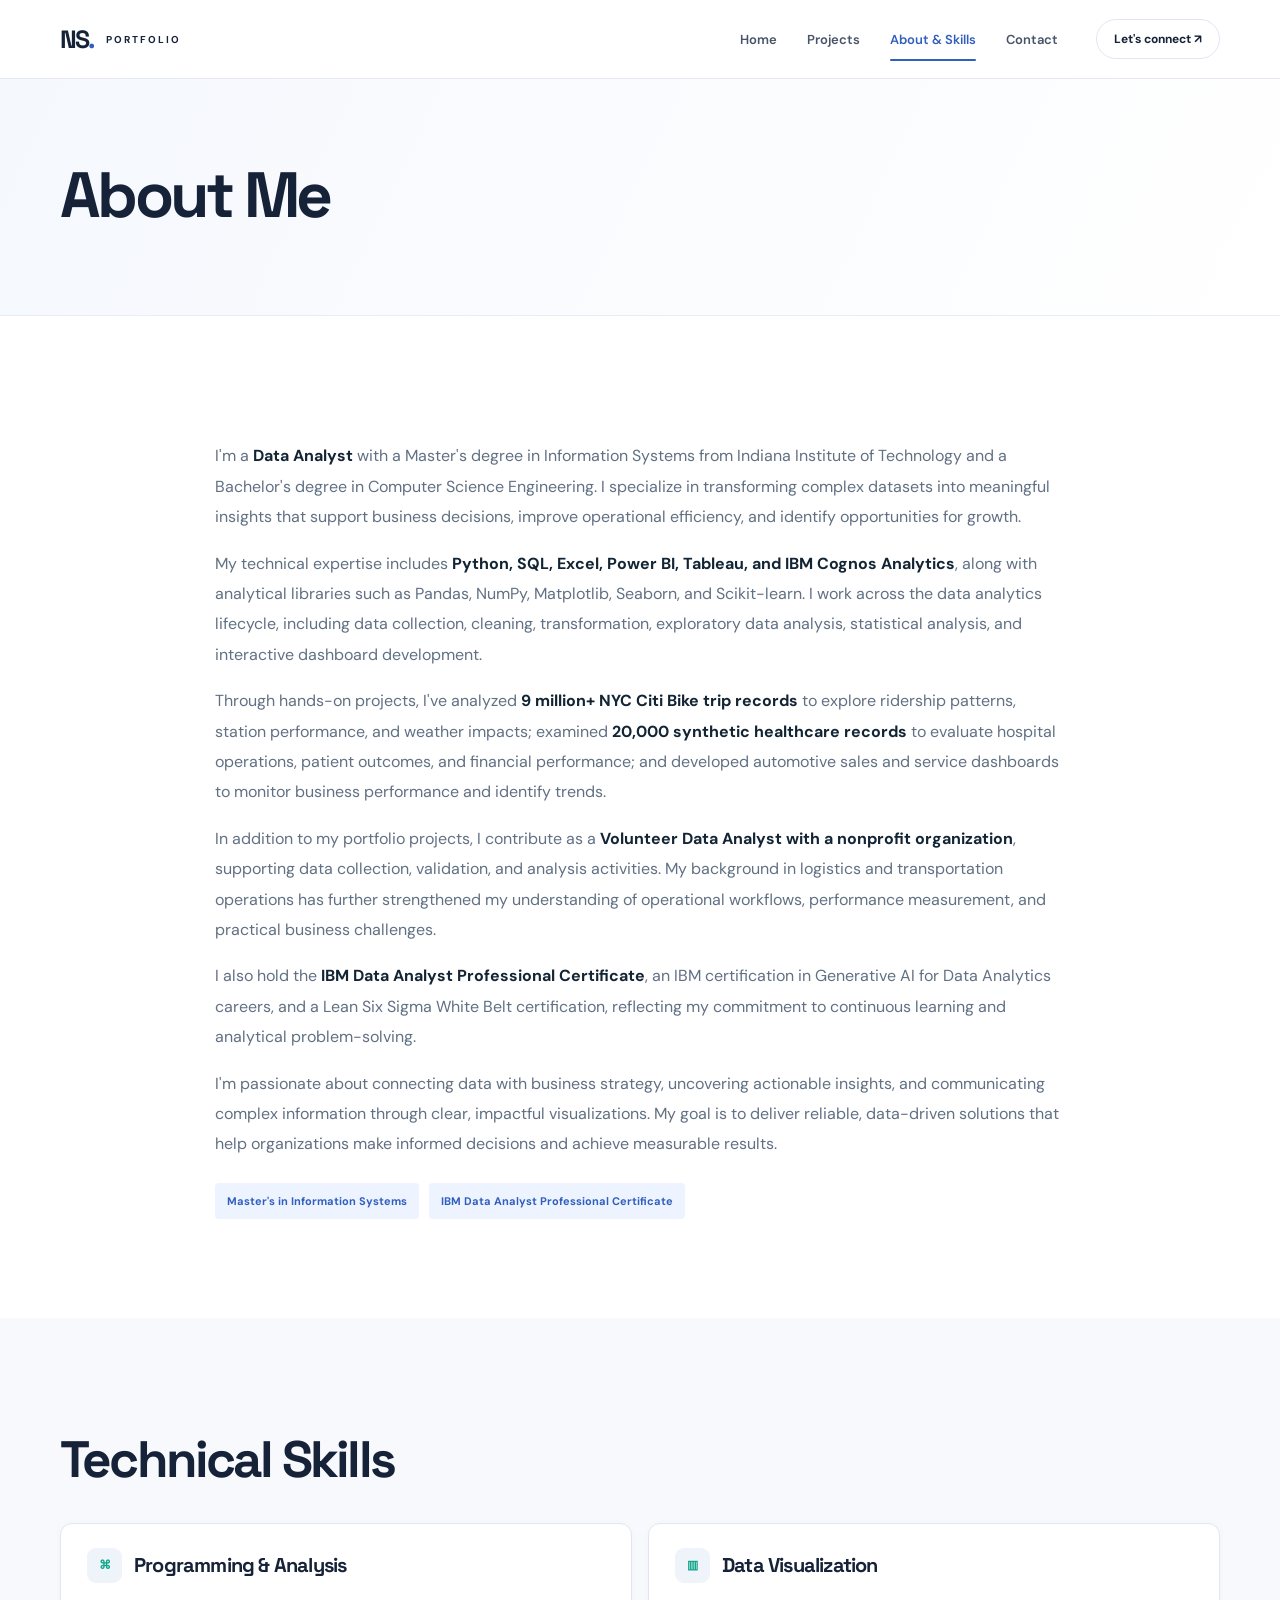
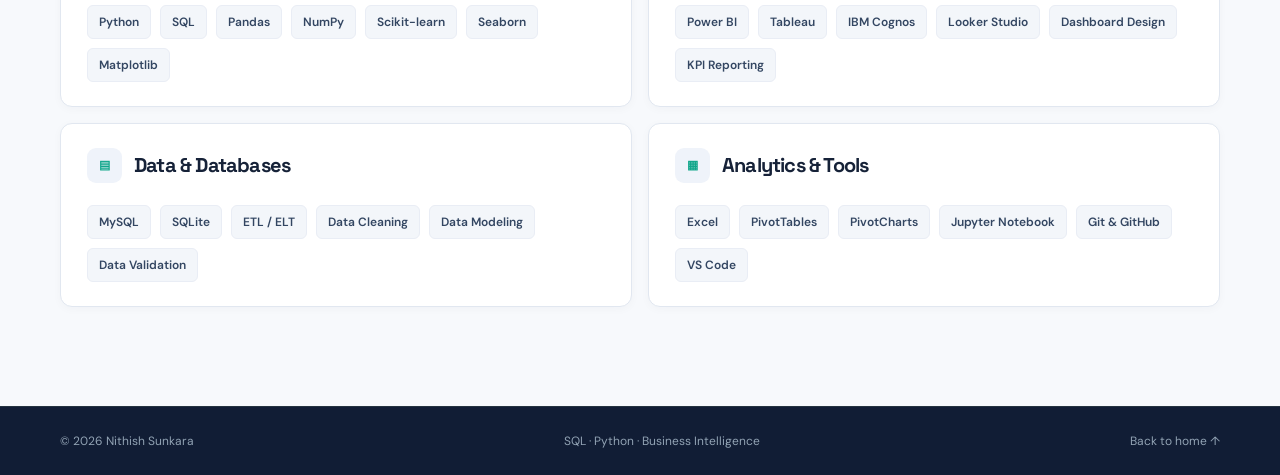
==== about.html @ 1f68dc40 "Add files via upload" ====
<!DOCTYPE html>

<html lang="en"><head><meta charset="utf-8"/><meta content="width=device-width,initial-scale=1" name="viewport"/><meta content="#111d35" name="theme-color"/><link href="styles.css" rel="stylesheet"/><meta content="Background, certifications and technical skills for Data Analyst Nithish Sunkara." name="description"/><title>About &amp; Skills | Nithish Sunkara</title><!-- Google Analytics 4 (free website traffic measurement) -->
<script async="" src="https://www.googletagmanager.com/gtag/js?id=G-QJ0G49DFYY"></script>
<script>
  window.dataLayer = window.dataLayer || [];
  function gtag(){dataLayer.push(arguments);}
  gtag('js', new Date());
  gtag('config', 'G-QJ0G49DFYY');
</script>
</head><body><a class="skip" href="#main">Skip to content</a><header class="header"><div class="container nav"><a aria-label="Home" class="wordmark" href="index.html"><span class="mark">NS<span>.</span></span><span>PORTFOLIO</span></a><nav aria-label="Main navigation"><a href="index.html">Home</a><a href="projects.html">Projects</a><a aria-current="page" class="active" href="about.html">About &amp; Skills</a><a href="contact.html">Contact</a></nav><a class="nav-cta" href="contact.html">Let's connect ↗</a></div></header><main id="main"><section class="page-intro"><div class="container"><h1>About Me</h1></div></section><section class="section about-section" id="about"><div class="container about-grid about-grid-clean"><div class="about-copy"><p>I'm a <strong>Data Analyst</strong> with a Master's degree in Information Systems from Indiana Institute of Technology and a Bachelor's degree in Computer Science Engineering. I specialize in transforming complex datasets into meaningful insights that support business decisions, improve operational efficiency, and identify opportunities for growth.</p><p>My technical expertise includes <strong>Python, SQL, Excel, Power BI, Tableau, and IBM Cognos Analytics</strong>, along with analytical libraries such as Pandas, NumPy, Matplotlib, Seaborn, and Scikit-learn. I work across the data analytics lifecycle, including data collection, cleaning, transformation, exploratory data analysis, statistical analysis, and interactive dashboard development.</p><p>Through hands-on projects, I've analyzed <strong>9 million+ NYC Citi Bike trip records</strong> to explore ridership patterns, station performance, and weather impacts; examined <strong>20,000 synthetic healthcare records</strong> to evaluate hospital operations, patient outcomes, and financial performance; and developed automotive sales and service dashboards to monitor business performance and identify trends.</p><p>In addition to my portfolio projects, I contribute as a <strong>Volunteer Data Analyst with a nonprofit organization</strong>, supporting data collection, validation, and analysis activities. My background in logistics and transportation operations has further strengthened my understanding of operational workflows, performance measurement, and practical business challenges.</p><p>I also hold the <strong>IBM Data Analyst Professional Certificate</strong>, an IBM certification in Generative AI for Data Analytics careers, and a Lean Six Sigma White Belt certification, reflecting my commitment to continuous learning and analytical problem-solving.</p><p>I'm passionate about connecting data with business strategy, uncovering actionable insights, and communicating complex information through clear, impactful visualizations. My goal is to deliver reliable, data-driven solutions that help organizations make informed decisions and achieve measurable results.</p><div class="credentials"><span>Master's in Information Systems</span><span>IBM Data Analyst Professional Certificate</span></div></div></div></section><section class="section skills-section" id="skills"><div class="container"><h2>Technical Skills</h2><div class="skills-grid"><div class="skill-card"><div class="skill-heading"><span aria-hidden="true" class="skill-icon">⌘</span><h3>Programming &amp; Analysis</h3></div><div class="skill-tags"><span>Python</span><span>SQL</span><span>Pandas</span><span>NumPy</span><span>Scikit-learn</span><span>Seaborn</span><span>Matplotlib</span></div></div><div class="skill-card"><div class="skill-heading"><span aria-hidden="true" class="skill-icon">▥</span><h3>Data Visualization</h3></div><div class="skill-tags"><span>Power BI</span><span>Tableau</span><span>IBM Cognos</span><span>Looker Studio</span><span>Dashboard Design</span><span>KPI Reporting</span></div></div><div class="skill-card"><div class="skill-heading"><span aria-hidden="true" class="skill-icon">▤</span><h3>Data &amp; Databases</h3></div><div class="skill-tags"><span>MySQL</span><span>SQLite</span><span>ETL / ELT</span><span>Data Cleaning</span><span>Data Modeling</span><span>Data Validation</span></div></div><div class="skill-card"><div class="skill-heading"><span aria-hidden="true" class="skill-icon">▦</span><h3>Analytics &amp; Tools</h3></div><div class="skill-tags"><span>Excel</span><span>PivotTables</span><span>PivotCharts</span><span>Jupyter Notebook</span><span>Git &amp; GitHub</span><span>VS Code</span></div></div></div></div></section></main><footer><div class="container footer"><span>© <span id="year"></span> Nithish Sunkara</span><span>SQL · Python · Business Intelligence</span><a href="index.html">Back to home ↑</a></div></footer><script src="script.js"></script></body></html>
---- styles.css ----
@import url('https://fonts.googleapis.com/css2?family=DM+Sans:wght@400;500;600;700&family=Space+Grotesk:wght@400;500;600;700&display=swap');
:root{--ink:#101a2b;--muted:#637184;--blue:#6bd6c0;--dark:#0b1220;--line:#e2e8ef}*{box-sizing:border-box}html{scroll-behavior:smooth}body{margin:0;font-family:'DM Sans',Arial,sans-serif;color:var(--ink);background:#fff}a{color:inherit;text-decoration:none}button,a{outline-offset:4px}.container{width:min(1160px,calc(100% - 48px));margin:auto}.header{position:sticky;top:0;z-index:10;background:#fffefaed;backdrop-filter:blur(16px);border-bottom:1px solid #edf0f3}.nav{height:78px;display:flex;align-items:center;gap:38px}.wordmark{display:flex;align-items:center;gap:13px;font-size:10px;letter-spacing:2px;font-weight:700}.mark{font:700 25px 'Space Grotesk',sans-serif;letter-spacing:-2px}.mark span{color:#13b99d}nav{display:flex;gap:30px;margin-left:auto}nav a{font-size:13px;font-weight:600;color:#465368}nav a:hover,.project-link:hover{color:#079880}.nav-cta{font-size:12px;border:1px solid var(--line);border-radius:30px;padding:11px 17px;font-weight:700}.hero{padding:96px 0 105px;display:grid;grid-template-columns:1.06fr .94fr;gap:75px;align-items:center}.eyebrow,.kicker{font-size:11px;letter-spacing:2px;font-weight:700;color:#138e7f}.eyebrow{display:flex;align-items:center;gap:10px}.status-dot{width:7px;height:7px;border-radius:50%;background:#18ba9c;box-shadow:0 0 0 4px #ddf8f1}h1,h2,h3{font-family:'Space Grotesk',Arial,sans-serif;letter-spacing:-.055em}h1{font-size:clamp(48px,5.2vw,78px);line-height:1.07;margin:24px 0}h1 em,h2 span,.contact-section h2 em{font-style:normal;color:#14a88e}.lead{font-size:16px;line-height:1.85;color:#627084;max-width:540px}.lead strong{color:#1f2b3c}.actions{display:flex;gap:12px;margin-top:33px;flex-wrap:wrap}.btn{padding:15px 20px;border-radius:7px;font-size:13px;font-weight:700;display:inline-flex;align-items:center;gap:23px}.primary{background:#101a2b;color:white}.secondary{border:1px solid #d7e0e7;color:#26364a}.btn:hover{transform:translateY(-2px);transition:.2s}.hero-metrics{display:flex;gap:30px;border-top:1px solid var(--line);margin-top:47px;padding-top:27px}.hero-metrics div{display:flex;flex-direction:column;gap:6px}.hero-metrics b{font:700 26px 'Space Grotesk',sans-serif;letter-spacing:-1px}.hero-metrics span{font-size:11px;color:var(--muted)}.hero-art{height:445px;background:linear-gradient(135deg,#172c3b,#0b1422 70%);padding:32px;border-radius:16px;box-shadow:0 25px 65px #1a38562b;color:#e4f9f6;position:relative;overflow:hidden}.hero-art:after{content:'';position:absolute;width:290px;height:290px;right:-130px;top:40px;border-radius:50%;border:70px solid #28bca51a}.art-top,.art-bottom{display:flex;justify-content:space-between;font-size:10px;letter-spacing:1.4px;font-weight:700;color:#89a6b4}.online{color:#68dbc4}.art-value{font:600 40px 'Space Grotesk',sans-serif;letter-spacing:-2px;margin-top:75px}.art-value span{color:#74dfc7}.bars{display:flex;align-items:end;gap:12px;height:135px;margin-top:35px;border-bottom:1px solid #62798977;padding:0 8px}.bars i{width:100%;height:var(--h);background:linear-gradient(#79e1c9,#287d83);border-radius:4px 4px 0 0}.art-bottom{margin-top:28px}.section{padding:99px 0}.projects-bg{background:#f6f8fa}.section-top{display:flex;justify-content:space-between;gap:65px;align-items:end;margin-bottom:38px}.section-top>div{max-width:630px}.section-top>p{max-width:330px;color:var(--muted);font-size:14px;line-height:1.8}h2{font-size:clamp(36px,4vw,53px);line-height:1.13;margin:14px 0 0}.projects-grid{display:grid;grid-template-columns:repeat(2,minmax(0,1fr));gap:24px}.project{border:1px solid #e1e8eb;background:white;border-radius:13px;overflow:hidden}.project-image{height:265px;padding:23px;position:relative;overflow:hidden}.healthcare{background:#dcefed}.mock-head,.bike-top{display:flex;justify-content:space-between;font-size:10px;letter-spacing:1px;font-weight:700;color:#37675f}.mock-kpis{display:flex;gap:10px;margin:23px 0}.mock-kpis>div{flex:1;background:#fff;padding:14px 12px;border-radius:7px;box-shadow:0 2px 6px #143a3820}.mock-kpis small{display:block;color:#677e7b;font-size:8px;letter-spacing:.5px}.mock-kpis b{font:700 23px 'Space Grotesk';color:#1d3b3b}.mock-bars{height:87px;display:flex;align-items:end;gap:17px;padding:0 15px;border-bottom:1px solid #b7d0ca}.mock-bars i{background:#72bcb4;flex:1;border-radius:4px 4px 0 0}.mock-note{position:absolute;bottom:8px;right:14px;font-size:9px;color:#456a66}.bike{background:#132536;color:#fff}.bike-top{color:#9dbac4}.bike-number{font:700 93px 'Space Grotesk';letter-spacing:-7px;margin-top:9px;line-height:1}.bike-number span{color:#71dfc6}.bike-label{font-size:10px;letter-spacing:2px;color:#9dbac4}.bike svg{position:absolute;width:100%;bottom:3px;left:0;height:115px}.bike .mock-note{color:#c0d5d3}.project-content{padding:26px 28px 30px}.meta{display:flex;justify-content:space-between;gap:8px;color:#0c9a86;font-size:10px;font-weight:700;letter-spacing:1px}.meta span+span{color:#92a0ac}.project h3{font-size:27px;line-height:1.2;margin:18px 0 12px}.project p{font-size:14px;color:#607083;line-height:1.8;min-height:100px}.chips{display:flex;flex-wrap:wrap;gap:7px;margin:23px 0}.chips span{background:#edf3f4;color:#38505e;border-radius:4px;padding:7px 9px;font-size:11px;font-weight:700}.project-link,.coming{display:inline-block;font-size:13px;font-weight:700;padding-top:9px}.coming{color:#8895a3}.upcoming-visual{height:265px;background:#efebe7;padding:26px;position:relative;display:flex;flex-direction:column;justify-content:space-between;overflow:hidden}.work-badge{align-self:flex-start;padding:8px 10px;border-radius:4px;background:#fff;font-size:10px;letter-spacing:1px;font-weight:700;color:#8c6951}.upcoming-visual strong{font:700 49px/1.02 'Space Grotesk';letter-spacing:-3px;position:relative}.upcoming-visual strong em{font-style:normal;color:#b78761}.upcoming-visual>span:last-child{font-size:10px;font-weight:700;letter-spacing:1.5px;color:#96795f}.grid-dots{position:absolute;right:-20px;top:45px;width:240px;height:190px;background-image:radial-gradient(#c6ae99 2px,transparent 2px);background-size:18px 18px;opacity:.4}.about-grid{display:grid;grid-template-columns:1fr 1fr;gap:80px}.about-copy{padding-top:10px}.about-copy p{font-size:16px;color:#617083;line-height:1.9}.about-copy strong{color:#132535}.credentials{display:flex;gap:10px;flex-wrap:wrap;margin-top:23px}.credentials span{font-size:11px;font-weight:700;padding:11px 12px;background:#eef7f4;color:#247969;border-radius:4px}.skills-section{background:#f6f8fa}.skills-grid{display:grid;grid-template-columns:repeat(3,1fr);gap:18px;margin-top:40px}.skills-grid>div{background:white;border:1px solid #e5ecef;border-radius:9px;padding:27px}.skills-grid span{color:#10a68b;font-size:12px;font-weight:700}.skills-grid h3{font-size:23px;margin:26px 0 10px}.skills-grid p{color:#687789;font-size:14px;line-height:1.8}.contact-section{background:#0b1422;color:white;padding:90px 0;text-align:center}.contact-section .kicker{color:#7ce0c6}.contact-section h2{font-size:clamp(48px,6vw,78px);margin:15px 0}.contact-section p:not(.kicker){color:#b0bfca;line-height:1.7}.contact-section .actions{justify-content:center}.light{background:#77ddc3;color:#082820}.outline{color:white;border:1px solid #526070}footer{background:#0b1422;color:#92a3b4;border-top:1px solid #253340}.footer{display:flex;justify-content:space-between;gap:20px;padding:26px 0;font-size:12px}.skip{position:absolute;top:-100px;left:10px;background:white;padding:10px;z-index:100}.skip:focus{top:10px}@media(max-width:900px){.hero{grid-template-columns:1fr;gap:35px;padding:68px 0}.hero-art{height:340px}.art-value{margin-top:35px}.bars{height:90px}.section-top{display:block}.section-top>p{max-width:640px}.about-grid{gap:30px}}@media(max-width:620px){.container{width:min(100% - 32px,1160px)}.nav{height:66px;gap:10px;justify-content:space-between}.wordmark>span:last-child,.nav-cta{display:none}nav{gap:14px;margin:0}nav a{font-size:12px}h1{font-size:45px}.hero-metrics{gap:10px;justify-content:space-between}.hero-metrics b{font-size:21px}.hero-metrics span{font-size:10px}.section{padding:69px 0}.projects-grid,.about-grid,.skills-grid{grid-template-columns:1fr}.project-image{height:250px}.footer{flex-direction:column}.project p{min-height:auto}}

/* Automotive project illustrations: decorative, not data-derived charts */
.automotive-excel{background:linear-gradient(130deg,#e3f0e8,#c4dfce);color:#153b2c}.automotive-cognos{background:linear-gradient(135deg,#172c4e,#203d67);color:#f2f8ff}.auto-label{font-size:10px;letter-spacing:1.8px;font-weight:800;opacity:.8}.auto-main{font:700 clamp(35px,4vw,48px)/1.08 'Space Grotesk',Arial,sans-serif;letter-spacing:-2px;margin-top:32px;position:relative;z-index:1}.auto-main span{color:#368e65}.automotive-cognos .auto-main span{color:#8bddcc}.auto-caption{font-size:10px;letter-spacing:1px;margin-top:20px}.auto-chart{display:flex;align-items:end;gap:7px;height:105px;width:44%;position:absolute;right:24px;bottom:18px;opacity:.7}.auto-chart i{flex:1;background:#3a9d73;border-radius:3px 3px 0 0}.cognos-metrics{display:flex;gap:13px;margin-top:26px;flex-wrap:wrap}.cognos-metrics>div{padding:10px 13px;background:#ffffff1c;border:1px solid #ffffff2a;border-radius:7px;min-width:130px}.cognos-metrics small{font-size:9px;letter-spacing:1px;display:block;color:#c5d7ed;margin-bottom:8px}.cognos-metrics strong{font-size:12px}.automotive-excel .mock-note{color:#395c4e}.automotive-cognos .mock-note{color:#b9d5e4}

/* Expandable project case studies */
.case-study{margin-top:1.1rem;border-top:1px solid rgba(128,145,160,.27);padding-top:.9rem}
.case-study summary{cursor:pointer;display:flex;align-items:center;justify-content:space-between;gap:.5rem;font-weight:700;list-style:none;color:inherit}
.case-study summary::-webkit-details-marker{display:none}
.case-study summary span{font-size:1.35rem;color:#10b5a4}
.case-study[open] summary span{transform:rotate(45deg)}
.case-body{padding-top:.8rem;line-height:1.6}
.case-body h4{font-size:.9rem;margin:.95rem 0 .25rem;color:inherit}
.case-body p{margin:.2rem 0 .6rem}
.case-study summary:focus-visible{outline:2px solid #10b5a4;outline-offset:5px}

/* Real healthcare dashboard screenshots */
.actual-dashboard{padding:0;background:#e9edf3;position:relative}
.actual-dashboard img{display:block;width:100%;height:100%;object-fit:contain;object-position:center;background:#f4f6f8}
.dashboard-label{position:absolute;left:12px;bottom:11px;font-size:9px;font-weight:800;letter-spacing:.12em;border-radius:5px;background:rgba(13,23,43,.91);color:white;padding:8px 10px}
.dashboard-gallery{display:grid;grid-template-columns:1fr;gap:16px;margin-top:12px}
.dashboard-gallery figure{margin:0;border:1px solid #dae4e8;overflow:hidden;border-radius:9px;background:#f6f8fa}
.dashboard-gallery a{display:block}
.dashboard-gallery img{display:block;width:100%;height:auto}
.dashboard-gallery figcaption{font-size:12px;font-weight:700;color:#516579;padding:9px 11px}

/* 2026 professional refresh: restrained midnight navy, cobalt and neutral slate. */
:root{--ink:#162238;--muted:#5d6c80;--blue:#315fbd;--dark:#111d35;--line:#e0e5ee}
body{background:#fff;color:var(--ink)}
.header{background:#ffffffee;border-bottom:1px solid #e5eaf2}
.mark span,.nav a:hover,.project-link:hover{color:#315fbd}
.eyebrow,.kicker,.meta{color:#315fbd}
.status-dot{background:#416ed0;box-shadow:0 0 0 4px #eaf0ff}
h1 em,h2 span,.contact-section h2 em{color:#315fbd}
.hero-art{background:linear-gradient(135deg,#1d2d4c 0%,#101a2f 88%);color:#f7faff;box-shadow:0 24px 55px #19294520}
.hero-art:after{border-color:#6697e31a}
.art-top,.art-bottom{color:#a9bcd7}
.online,.art-value span{color:#98b9ff}
.bars i{background:linear-gradient(180deg,#88b3ff 0%,#3566bd 100%)}
.projects-bg,.skills-section{background:#f7f9fc}
.project{border-color:#e3e8f1;box-shadow:0 3px 14px #192a4008}
.chips span{background:#f0f4fa;color:#3e536f}
.credentials span{background:#edf3ff;color:#315fbd}
.case-study summary span{color:#315fbd}
.case-study summary:focus-visible{outline-color:#315fbd}
.contact-section,footer{background:#111d35}
.contact-section .kicker{color:#b2c9ff}
.contact-section h2 em{color:#a7c2ff}
.light{background:#e9f0ff;color:#183d80}
.outline{border-color:#61738e}
.skills-grid{display:grid;grid-template-columns:repeat(2,minmax(0,1fr));gap:16px;margin-top:34px}
.skills-grid .skill-card{background:#fff;border:1px solid #e1e7f0;border-radius:12px;padding:24px 26px;box-shadow:0 2px 10px #1b2e4a08}
.skill-heading{display:flex;align-items:center;gap:12px;margin-bottom:22px}
.skill-icon{height:35px;width:35px;border-radius:9px;display:grid;place-items:center;background:#eff3fa;color:#355eb0;font-size:21px;font-weight:500}
.skills-grid .skill-heading h3{margin:0;font-size:20px;letter-spacing:-.04em}
.skill-tags{display:flex;align-items:center;flex-wrap:wrap;gap:9px}
.skills-grid .skill-tags span{font-size:12px;color:#334662;background:#f3f6fa;border:1px solid #e9edf5;border-radius:6px;font-weight:600;padding:8px 11px;white-space:nowrap}
@media(max-width:620px){.skills-grid{grid-template-columns:1fr}.skills-grid .skill-card{padding:22px}.skill-heading{margin-bottom:16px}.hero-art{height:340px}}

/* Multi-page navigation and premium design refinements */
nav a.active,nav a[aria-current="page"]{color:#315fbd;position:relative}
nav a.active::after{content:"";position:absolute;bottom:-13px;left:0;right:0;height:2px;background:#315fbd;border-radius:2px}
.page-intro{padding:82px 0 68px;background:linear-gradient(115deg,#f5f8fd,#fff);border-bottom:1px solid #e6edf6}
.page-intro .kicker{margin:0 0 12px}.page-intro h1{font-size:clamp(43px,5vw,68px);margin:0 0 18px;letter-spacing:-.055em}
.page-intro h1 em{color:#315fbd;font-style:normal}.page-intro p:not(.kicker){font-size:17px;line-height:1.75;color:#637184;max-width:710px;margin:0}
.featured-preview{display:grid;grid-template-columns:repeat(2,minmax(0,1fr));gap:22px}
.featured-preview a{display:block;background:white;border:1px solid #e1e7f0;border-radius:14px;overflow:hidden;box-shadow:0 12px 36px #182b4410;transition:transform .2s ease,box-shadow .2s ease}
.featured-preview a:hover{transform:translateY(-4px);box-shadow:0 18px 45px #182b4420}
.featured-preview img{width:100%;height:255px;display:block;object-fit:contain;background:#eff3f8}
.featured-preview a>div{padding:22px 26px 26px}.featured-preview a span{font-weight:700;letter-spacing:1.1px;font-size:10px;color:#315fbd}
.featured-preview h3{font-size:24px;line-height:1.24;letter-spacing:-.04em;margin:11px 0}.featured-preview p{color:#607083;font-size:14px}.featured-preview strong{font-size:13px;color:#244eac}
.browse-all{margin:28px 0 0}.home-hero{padding-top:83px;padding-bottom:85px}
.contact-page{min-height:380px;display:flex;align-items:center}.contact-page .kicker{color:#b2c9ff}
#all-projects{scroll-margin-top:90px}article.project{scroll-margin-top:100px}
@media(max-width:800px){.featured-preview{grid-template-columns:1fr}.featured-preview img{height:235px}}
@media(max-width:620px){.page-intro{padding:54px 0 44px}.nav{gap:7px}.nav nav{gap:10px}.nav nav a{font-size:11px}.featured-preview img{height:195px}}

/* Clean portfolio refresh: compact editorial About section */
.about-grid-clean{display:block;max-width:980px;margin-left:auto;margin-right:auto}
.about-grid-clean .about-copy{max-width:850px;margin:0 auto}
.about-grid-clean .about-copy p{max-width:850px}
.contact-page .contact-inner>p{max-width:670px;margin-left:auto;margin-right:auto}
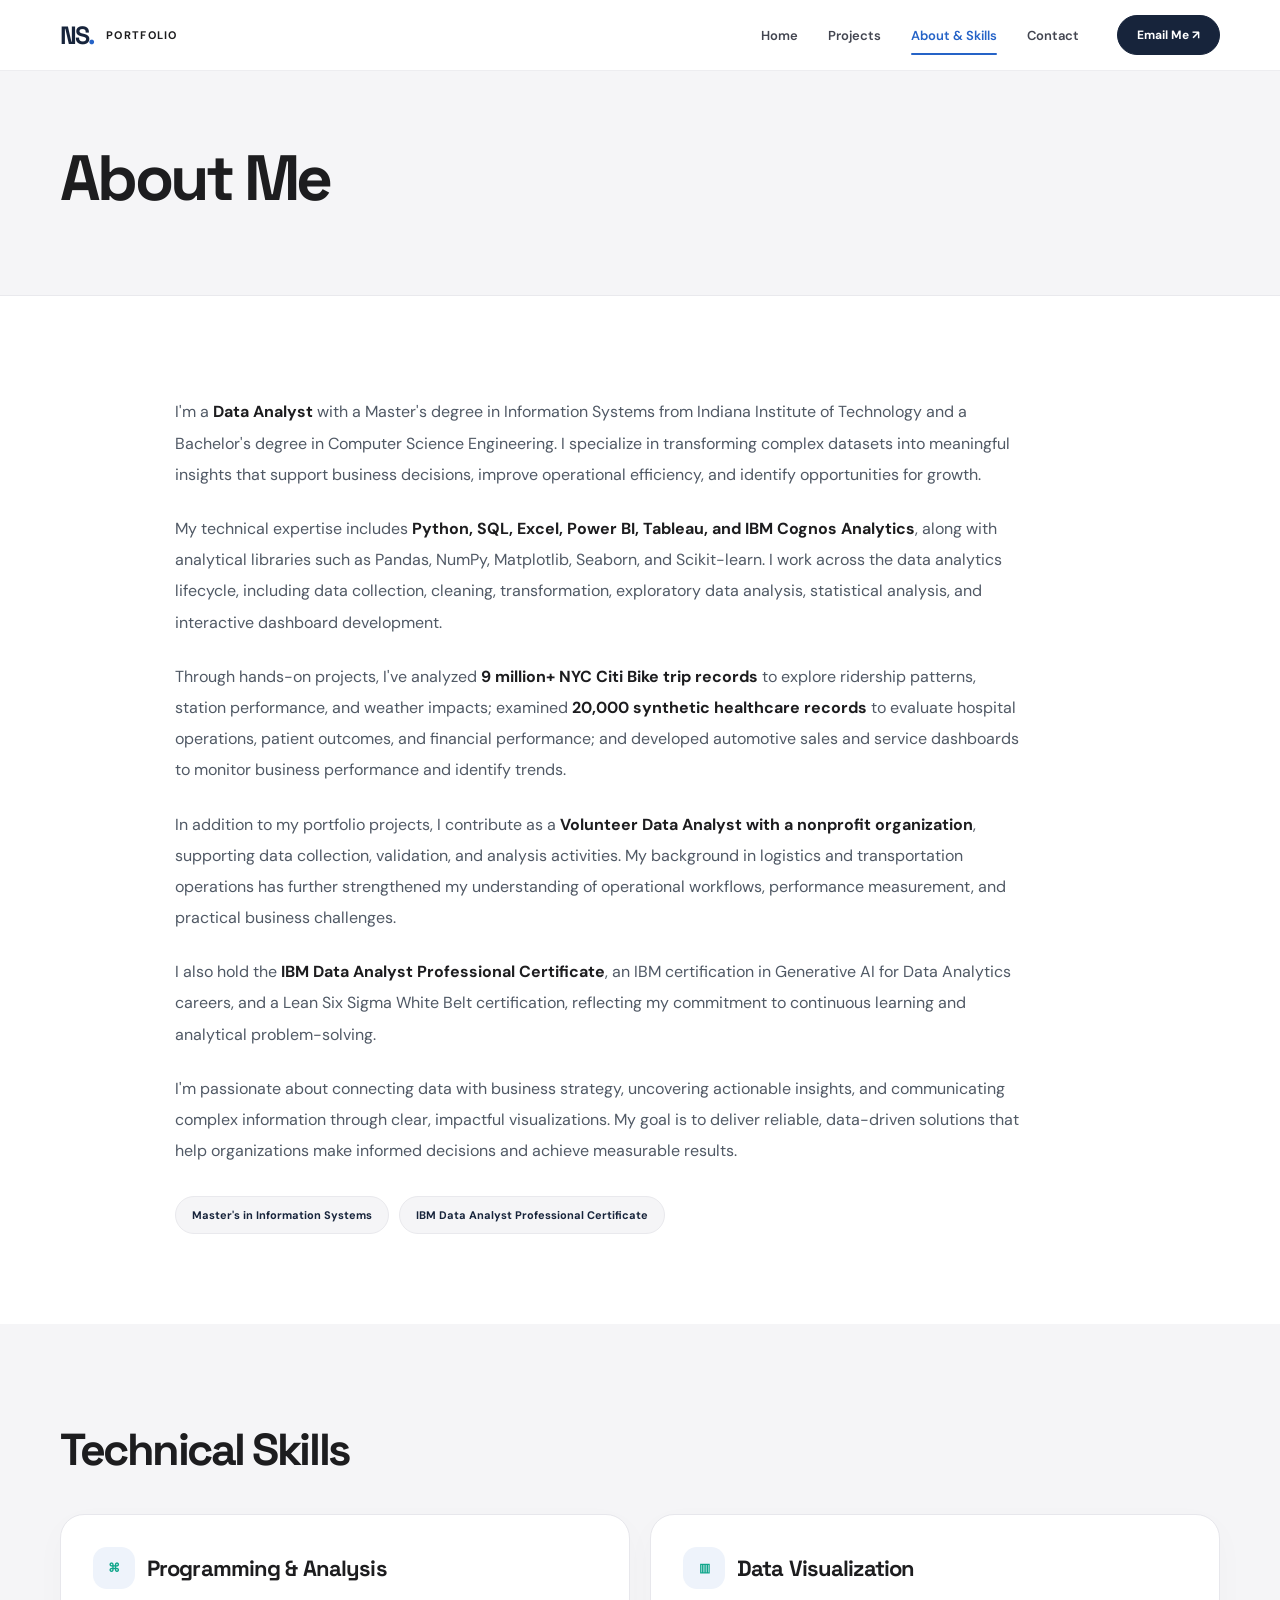
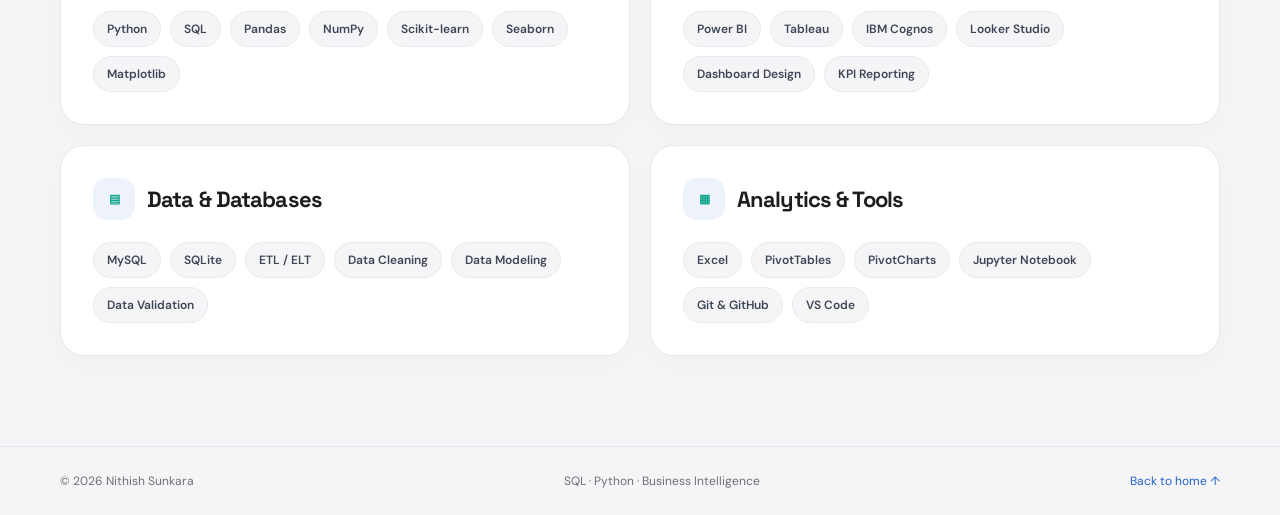
==== commit 3284effa: "Add files via upload" ====
--- a/about.html
+++ b/about.html
@@ -8,4 +8,4 @@
   gtag('js', new Date());
   gtag('config', 'G-QJ0G49DFYY');
 </script>
-</head><body><a class="skip" href="#main">Skip to content</a><header class="header"><div class="container nav"><a aria-label="Home" class="wordmark" href="index.html"><span class="mark">NS<span>.</span></span><span>PORTFOLIO</span></a><nav aria-label="Main navigation"><a href="index.html">Home</a><a href="projects.html">Projects</a><a aria-current="page" class="active" href="about.html">About &amp; Skills</a><a href="contact.html">Contact</a></nav><a class="nav-cta" href="contact.html">Let's connect ↗</a></div></header><main id="main"><section class="page-intro"><div class="container"><h1>About Me</h1></div></section><section class="section about-section" id="about"><div class="container about-grid about-grid-clean"><div class="about-copy"><p>I'm a <strong>Data Analyst</strong> with a Master's degree in Information Systems from Indiana Institute of Technology and a Bachelor's degree in Computer Science Engineering. I specialize in transforming complex datasets into meaningful insights that support business decisions, improve operational efficiency, and identify opportunities for growth.</p><p>My technical expertise includes <strong>Python, SQL, Excel, Power BI, Tableau, and IBM Cognos Analytics</strong>, along with analytical libraries such as Pandas, NumPy, Matplotlib, Seaborn, and Scikit-learn. I work across the data analytics lifecycle, including data collection, cleaning, transformation, exploratory data analysis, statistical analysis, and interactive dashboard development.</p><p>Through hands-on projects, I've analyzed <strong>9 million+ NYC Citi Bike trip records</strong> to explore ridership patterns, station performance, and weather impacts; examined <strong>20,000 synthetic healthcare records</strong> to evaluate hospital operations, patient outcomes, and financial performance; and developed automotive sales and service dashboards to monitor business performance and identify trends.</p><p>In addition to my portfolio projects, I contribute as a <strong>Volunteer Data Analyst with a nonprofit organization</strong>, supporting data collection, validation, and analysis activities. My background in logistics and transportation operations has further strengthened my understanding of operational workflows, performance measurement, and practical business challenges.</p><p>I also hold the <strong>IBM Data Analyst Professional Certificate</strong>, an IBM certification in Generative AI for Data Analytics careers, and a Lean Six Sigma White Belt certification, reflecting my commitment to continuous learning and analytical problem-solving.</p><p>I'm passionate about connecting data with business strategy, uncovering actionable insights, and communicating complex information through clear, impactful visualizations. My goal is to deliver reliable, data-driven solutions that help organizations make informed decisions and achieve measurable results.</p><div class="credentials"><span>Master's in Information Systems</span><span>IBM Data Analyst Professional Certificate</span></div></div></div></section><section class="section skills-section" id="skills"><div class="container"><h2>Technical Skills</h2><div class="skills-grid"><div class="skill-card"><div class="skill-heading"><span aria-hidden="true" class="skill-icon">⌘</span><h3>Programming &amp; Analysis</h3></div><div class="skill-tags"><span>Python</span><span>SQL</span><span>Pandas</span><span>NumPy</span><span>Scikit-learn</span><span>Seaborn</span><span>Matplotlib</span></div></div><div class="skill-card"><div class="skill-heading"><span aria-hidden="true" class="skill-icon">▥</span><h3>Data Visualization</h3></div><div class="skill-tags"><span>Power BI</span><span>Tableau</span><span>IBM Cognos</span><span>Looker Studio</span><span>Dashboard Design</span><span>KPI Reporting</span></div></div><div class="skill-card"><div class="skill-heading"><span aria-hidden="true" class="skill-icon">▤</span><h3>Data &amp; Databases</h3></div><div class="skill-tags"><span>MySQL</span><span>SQLite</span><span>ETL / ELT</span><span>Data Cleaning</span><span>Data Modeling</span><span>Data Validation</span></div></div><div class="skill-card"><div class="skill-heading"><span aria-hidden="true" class="skill-icon">▦</span><h3>Analytics &amp; Tools</h3></div><div class="skill-tags"><span>Excel</span><span>PivotTables</span><span>PivotCharts</span><span>Jupyter Notebook</span><span>Git &amp; GitHub</span><span>VS Code</span></div></div></div></div></section></main><footer><div class="container footer"><span>© <span id="year"></span> Nithish Sunkara</span><span>SQL · Python · Business Intelligence</span><a href="index.html">Back to home ↑</a></div></footer><script src="script.js"></script></body></html>+</head><body><a class="skip" href="#main">Skip to content</a><header class="header"><div class="container nav"><a aria-label="Home" class="wordmark" href="index.html"><span class="mark">NS<span>.</span></span><span>PORTFOLIO</span></a><nav aria-label="Main navigation"><a href="index.html">Home</a><a href="projects.html">Projects</a><a aria-current="page" class="active" href="about.html">About &amp; Skills</a><a href="contact.html">Contact</a></nav><a class="nav-cta" href="mailto:andy191@gmail.com">Email Me ↗</a></div></header><main id="main"><section class="page-intro"><div class="container"><h1>About Me</h1></div></section><section class="section about-section" id="about"><div class="container about-grid about-grid-clean"><div class="about-copy"><p>I'm a <strong>Data Analyst</strong> with a Master's degree in Information Systems from Indiana Institute of Technology and a Bachelor's degree in Computer Science Engineering. I specialize in transforming complex datasets into meaningful insights that support business decisions, improve operational efficiency, and identify opportunities for growth.</p><p>My technical expertise includes <strong>Python, SQL, Excel, Power BI, Tableau, and IBM Cognos Analytics</strong>, along with analytical libraries such as Pandas, NumPy, Matplotlib, Seaborn, and Scikit-learn. I work across the data analytics lifecycle, including data collection, cleaning, transformation, exploratory data analysis, statistical analysis, and interactive dashboard development.</p><p>Through hands-on projects, I've analyzed <strong>9 million+ NYC Citi Bike trip records</strong> to explore ridership patterns, station performance, and weather impacts; examined <strong>20,000 synthetic healthcare records</strong> to evaluate hospital operations, patient outcomes, and financial performance; and developed automotive sales and service dashboards to monitor business performance and identify trends.</p><p>In addition to my portfolio projects, I contribute as a <strong>Volunteer Data Analyst with a nonprofit organization</strong>, supporting data collection, validation, and analysis activities. My background in logistics and transportation operations has further strengthened my understanding of operational workflows, performance measurement, and practical business challenges.</p><p>I also hold the <strong>IBM Data Analyst Professional Certificate</strong>, an IBM certification in Generative AI for Data Analytics careers, and a Lean Six Sigma White Belt certification, reflecting my commitment to continuous learning and analytical problem-solving.</p><p>I'm passionate about connecting data with business strategy, uncovering actionable insights, and communicating complex information through clear, impactful visualizations. My goal is to deliver reliable, data-driven solutions that help organizations make informed decisions and achieve measurable results.</p><div class="credentials"><span>Master's in Information Systems</span><span>IBM Data Analyst Professional Certificate</span></div></div></div></section><section class="section skills-section" id="skills"><div class="container"><h2>Technical Skills</h2><div class="skills-grid"><div class="skill-card"><div class="skill-heading"><span aria-hidden="true" class="skill-icon">⌘</span><h3>Programming &amp; Analysis</h3></div><div class="skill-tags"><span>Python</span><span>SQL</span><span>Pandas</span><span>NumPy</span><span>Scikit-learn</span><span>Seaborn</span><span>Matplotlib</span></div></div><div class="skill-card"><div class="skill-heading"><span aria-hidden="true" class="skill-icon">▥</span><h3>Data Visualization</h3></div><div class="skill-tags"><span>Power BI</span><span>Tableau</span><span>IBM Cognos</span><span>Looker Studio</span><span>Dashboard Design</span><span>KPI Reporting</span></div></div><div class="skill-card"><div class="skill-heading"><span aria-hidden="true" class="skill-icon">▤</span><h3>Data &amp; Databases</h3></div><div class="skill-tags"><span>MySQL</span><span>SQLite</span><span>ETL / ELT</span><span>Data Cleaning</span><span>Data Modeling</span><span>Data Validation</span></div></div><div class="skill-card"><div class="skill-heading"><span aria-hidden="true" class="skill-icon">▦</span><h3>Analytics &amp; Tools</h3></div><div class="skill-tags"><span>Excel</span><span>PivotTables</span><span>PivotCharts</span><span>Jupyter Notebook</span><span>Git &amp; GitHub</span><span>VS Code</span></div></div></div></div></section></main><footer><div class="container footer"><span>© <span id="year"></span> Nithish Sunkara</span><span>SQL · Python · Business Intelligence</span><a href="index.html">Back to home ↑</a></div></footer><script src="script.js"></script></body></html>
--- a/styles.css
+++ b/styles.css
@@ -81,3 +81,70 @@
 .about-grid-clean .about-copy{max-width:850px;margin:0 auto}
 .about-grid-clean .about-copy p{max-width:850px}
 .contact-page .contact-inner>p{max-width:670px;margin-left:auto;margin-right:auto}
+
+
+/* APPLE-INSPIRED REFINEMENT · consistent design, no content changes */
+:root{--ink:#1d1d1f;--muted:#6b7280;--blue:#2563c7;--dark:#17243b;--line:#e5e5ea}
+html{scroll-behavior:smooth}
+body{font-family:'DM Sans',-apple-system,BlinkMacSystemFont,'Segoe UI',Arial,sans-serif;color:#1d1d1f;background:#fff;-webkit-font-smoothing:antialiased}
+h1,h2,h3,h4{font-family:'Space Grotesk',-apple-system,BlinkMacSystemFont,'Segoe UI',Arial,sans-serif;letter-spacing:-.05em}
+a:focus-visible,button:focus-visible,summary:focus-visible{outline:3px solid #2563c7;outline-offset:4px}
+.header{background:rgba(255,255,255,.94);border-color:#ededf0;box-shadow:none;backdrop-filter:blur(18px)}
+.nav{height:70px}.wordmark{font-size:11px;letter-spacing:1.3px}.mark{color:#17243b}.mark span{color:#2563c7}
+nav a{color:#424550;font-size:13px;font-weight:600}nav a:hover,nav a.active,nav a[aria-current="page"]{color:#2563c7}
+nav a.active::after{height:2px;background:#2563c7;bottom:-11px}.nav-cta{background:#17243b;border-color:#17243b;color:white;border-radius:100px;padding:11px 19px;white-space:nowrap}
+.nav-cta:hover{background:#2563c7;border-color:#2563c7}
+.hero.home-hero{padding-top:88px;padding-bottom:94px;gap:70px}.hero h1{font-size:clamp(45px,5.45vw,76px);line-height:1.12;color:#1d1d1f}.hero h1 em{color:#2563c7;font-style:normal}
+.eyebrow,.kicker,.meta{color:#2563c7;letter-spacing:1.3px}.status-dot{background:#2563c7;box-shadow:0 0 0 4px #eef3ff}
+.lead,.page-intro p:not(.kicker){color:#6b7280;font-size:17px;line-height:1.8}
+.actions{gap:12px}.btn{border-radius:999px;padding:15px 24px;gap:12px;font-size:14px;transition:transform .2s,background .2s,box-shadow .2s}
+.btn.primary{background:#2563c7;color:#fff}.btn.primary:hover{background:#1f54ad;box-shadow:0 8px 24px #2563c72b}.btn.secondary{background:#f5f5f7;border:1px solid #e8e8ed;color:#17243b}
+.hero-metrics{border-color:#e5e5ea;margin-top:48px;padding-top:29px}.hero-metrics b{color:#1d1d1f;font-size:29px}.hero-metrics span{color:#777780;font-size:12px}
+.hero-art{border-radius:28px;background:linear-gradient(145deg,#1a2d4b,#111d35);box-shadow:0 24px 55px #17243b24}.hero-art .bars i{background:linear-gradient(#abc8fb,#3f75d0)}
+.hero-art .art-top,.hero-art .art-bottom{color:#d1ddf4}.hero-art .online,.hero-art .art-value span{color:#bcd3ff}
+.section{padding:90px 0}.projects-bg,.skills-section{background:#f5f5f7}
+.section-top{margin-bottom:32px}.section-top h2,.skills-section h2{font-size:clamp(32px,3.5vw,48px);line-height:1.16;color:#1d1d1f;letter-spacing:-.055em;margin:10px 0}
+.section-top>p{color:#6b7280;line-height:1.8}
+.featured-preview{gap:22px}.featured-preview a{border:1px solid #e9e9ed;border-radius:26px;background:#fff;box-shadow:0 12px 35px #1a234108;overflow:hidden}
+.featured-preview a:hover{transform:translateY(-3px);box-shadow:0 20px 46px #1a234116}
+.featured-preview img{height:290px;background:#f6f7fa;object-fit:contain}.featured-preview a>div{padding:28px 30px 32px}
+.featured-preview a span{color:#2563c7}.featured-preview h3{font-size:25px;color:#1d1d1f;margin-top:13px}.featured-preview p{font-size:14px;line-height:1.75;color:#6b7280}.featured-preview strong{color:#2563c7}
+.page-intro{background:#f5f5f7;border-bottom:1px solid #e9e9ed;padding:73px 0 65px}.page-intro h1{color:#1d1d1f;font-size:clamp(43px,5vw,69px)}
+.projects-grid{gap:26px}.project{border:1px solid #e9e9ed;border-radius:26px;overflow:hidden;background:white;box-shadow:0 12px 38px #18243d08}
+.project-image{background:#f5f5f7}.actual-dashboard,.actual-dashboard img{background:#f5f5f7}.project-content{padding:28px 30px}
+.project h3{color:#1d1d1f;line-height:1.22}.project-content>p{color:#6b7280;line-height:1.78}
+.dashboard-label{background:#17243be8;border-radius:10px;padding:8px 12px}
+.chips span,.skill-tags span{border-radius:999px!important;background:#f5f5f7!important;color:#3e4655!important;border:1px solid #e9e9ef!important}
+.project-link{color:#2563c7}.case-study{border-color:#e9e9ee}.case-study summary{color:#1d1d1f}.case-study summary span{color:#2563c7}
+.case-body h4{color:#17243b}.case-body p{color:#5d6775}.dashboard-gallery figure{border-radius:18px;border-color:#e9e9ed}.dashboard-gallery figcaption{color:#4b5563;background:#fff}
+.about-section{background:#fff}.about-grid-clean{max-width:1040px}.about-grid-clean .about-copy{max-width:930px}
+.about-copy p{font-size:16px;line-height:1.95;color:#505965;margin:0 0 23px}.about-copy strong{color:#1d1d1f}
+.credentials{margin-top:30px}.credentials span{border-radius:999px;background:#f5f5f7;color:#17243b;border:1px solid #e9e9ed;padding:11px 16px}
+.skills-grid{gap:20px;margin-top:38px}.skills-grid .skill-card{border:1px solid #e7e7ec;border-radius:24px;padding:32px;box-shadow:0 10px 34px #14203906;background:#fff}
+.skill-icon{background:#eef3fb;color:#2563c7;border-radius:14px;width:42px;height:42px}.skills-grid .skill-heading h3{color:#1d1d1f;font-size:22px}
+.skills-grid .skill-tags span{padding:9px 13px;font-size:12px}.skills-section h2{margin-bottom:18px}
+footer{background:#f5f5f7;border-top:1px solid #e5e5ea;color:#6e6e73}.footer a{color:#2563c7}
+/* Restyle existing Contact page without altering its words or destinations. */
+.contact-stage{background:#f5f5f7!important;padding:clamp(58px,8vw,104px) 0!important;min-height:calc(100vh - 155px)!important}
+.contact-shell{grid-template-columns:1fr 1fr!important;gap:22px!important;background:transparent!important;border:0!important;border-radius:0!important;box-shadow:none!important;overflow:visible!important}
+.contact-intro,.contact-options{background:#fff!important;border:1px solid #e7e7ec!important;border-radius:28px!important;color:#1d1d1f!important;box-shadow:0 12px 34px #17243b08!important;padding:clamp(30px,4vw,56px)!important}
+.contact-intro{min-height:480px!important}
+.contact-eyebrow{color:#2563c7!important;letter-spacing:.12em!important}
+.contact-intro h1{color:#1d1d1f!important;font-size:clamp(40px,5vw,64px)!important}
+.contact-intro h1 span{color:#2563c7!important}
+.contact-intro .intro-text{color:#6b7280!important;font-size:17px!important;line-height:1.85!important}
+.contact-footnote{color:#667180!important;border-color:#e5e5ea!important}
+.contact-options h2{color:#1d1d1f!important;font-size:31px!important}
+.contact-options .options-note{color:#6b7280!important}
+.contact-method{background:#f8f8fa!important;border:1px solid #ebebf0!important;border-radius:18px!important;padding:20px!important;color:#1d1d1f!important}
+.contact-method:hover{background:#eef3fc!important;border-color:#cddbf3!important}
+.contact-method.primary{background:#17243b!important;color:#fff!important;border-color:#17243b!important}
+.contact-method.primary:hover{background:#2563c7!important;border-color:#2563c7!important}
+.contact-method .method-icon{background:#fff!important;color:#2563c7!important;border-radius:14px!important}
+.contact-method.primary .method-icon{background:#ffffff24!important;color:#fff!important}
+.contact-method small{color:#6b7280!important}.contact-method.primary small{color:#d2deef!important}
+.contact-method .method-arrow{color:#2563c7!important}.contact-method.primary .method-arrow{color:#fff!important}
+.contact-other{border-color:#e8e8ed!important;color:#6b7280!important}.contact-other a{color:#2563c7!important}
+@media(max-width:900px){.hero.home-hero{gap:36px;padding-top:70px}.contact-shell{grid-template-columns:1fr!important}.contact-intro{min-height:0!important}.contact-options{min-height:0!important}}
+@media(max-width:620px){.container{width:min(100% - 32px,1160px)}.header .nav{height:67px}.nav-cta{display:none}.hero h1{font-size:clamp(40px,10vw,56px)}.section{padding:65px 0}.featured-preview img{height:210px}.featured-preview a>div{padding:23px}.project-content{padding:24px 22px}.skills-grid{grid-template-columns:1fr}.skills-grid .skill-card{padding:25px}.contact-intro,.contact-options{padding:28px 24px!important;border-radius:22px!important}.contact-stage{padding:36px 0 70px!important}}
+@media(prefers-reduced-motion:reduce){html{scroll-behavior:auto}*,*::before,*::after{transition:none!important;animation:none!important}}
